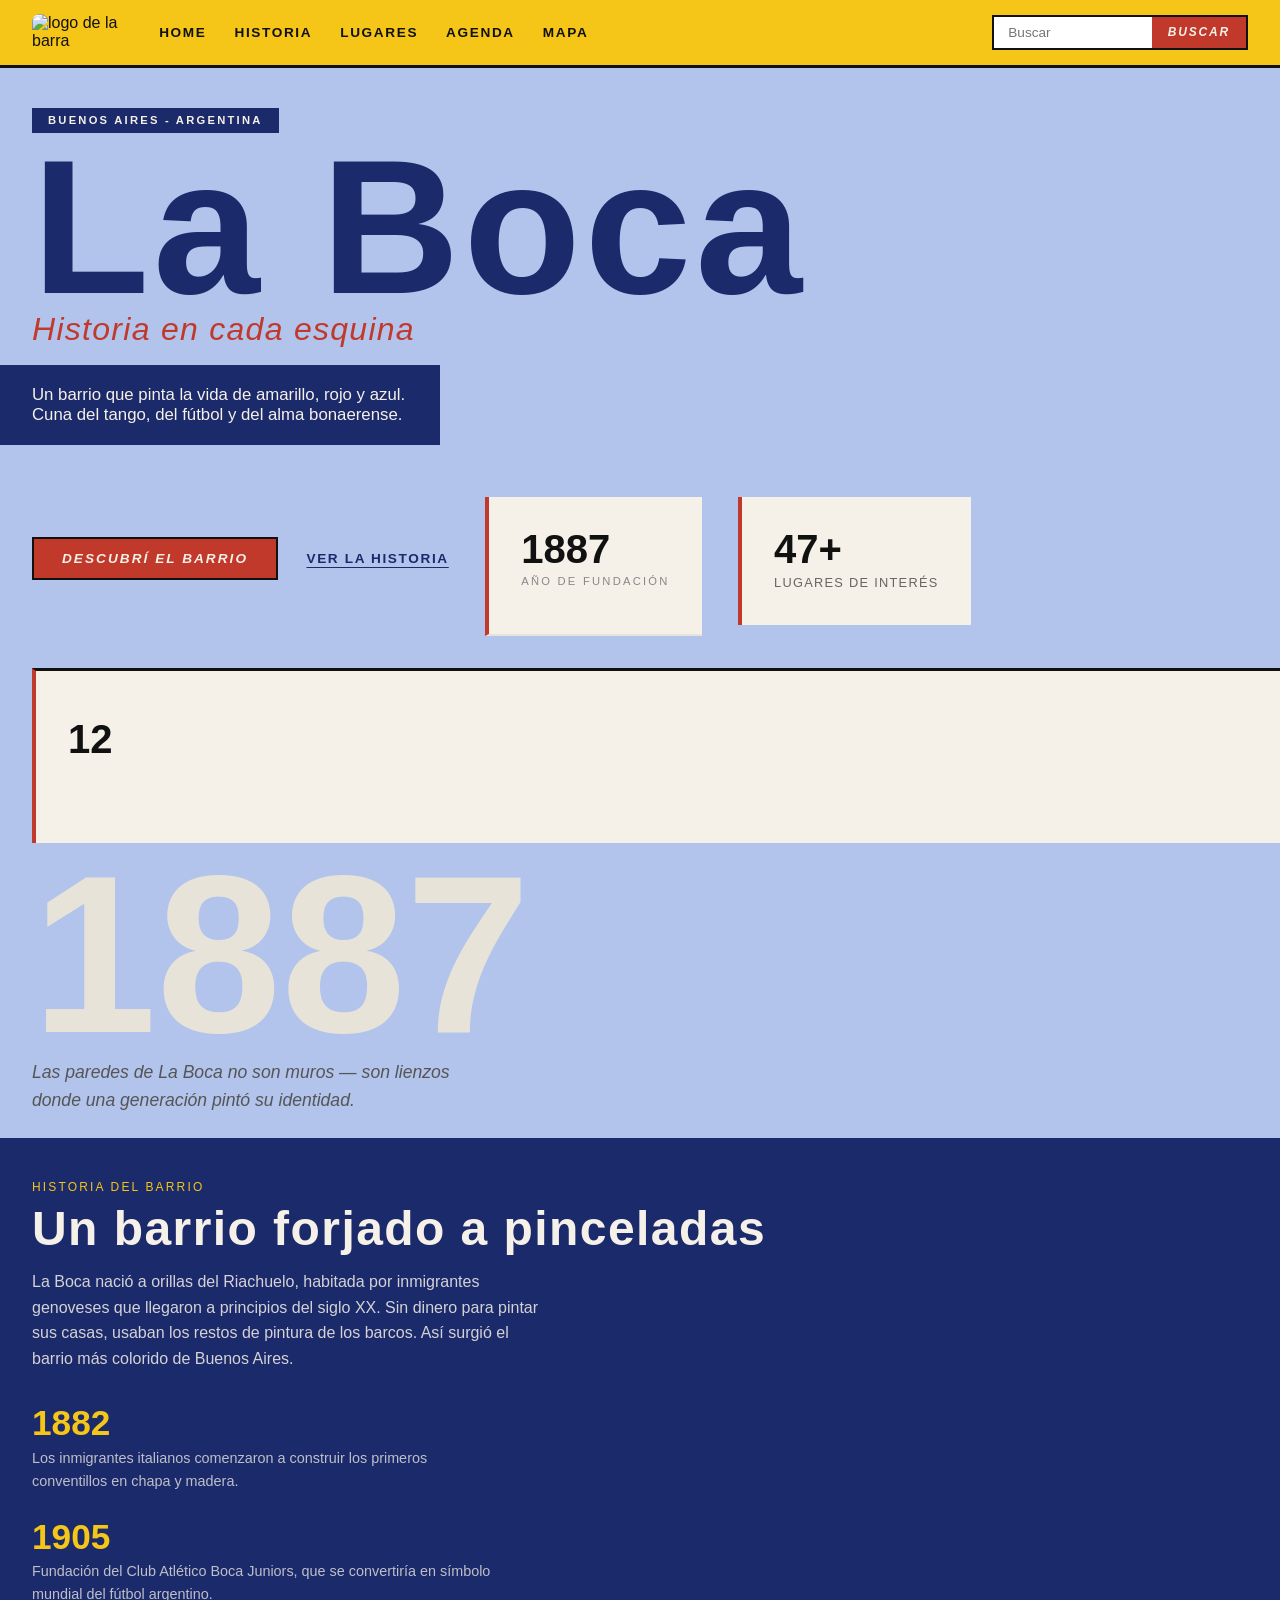
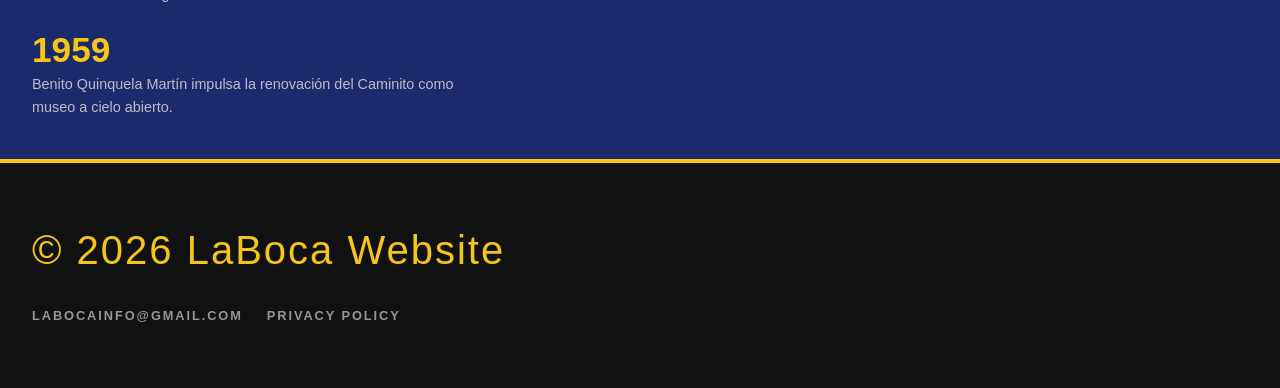
==== index.html @ bc4c0df9 "Update index.html" ====
<!DOCTYPE html> 
<html lang="es">
<head>
    <meta charset="UTF-8">
    <title>La Boca</title>
    <link rel="stylesheet" href="estilos.css"> 
</head>
<body>
    <header>
        <img src="imgs/logo.png" alt="logo de la barra">
        <nav id="principal">
            <ul>
                <li><a href="index.html">Home</a></li>
                <li><a href="historia.html">Historia</a></li>
                <li><a href="lugares.html">Lugares</a></li>
                <li><a href="agenda.html">Agenda</a></li>
                <li><a href="mapa.html">Mapa</a></li>
            </ul>
            <search>
                <input placeholder="Buscar">
                <button>Buscar</button>
            </search>
        </nav>
    </header>

    <main>
        <h6>Buenos Aires - Argentina</h6>
        <h1>La Boca</h1>
        <h2>Historia en cada esquina</h2>
        <h4>Un barrio que pinta la vida de amarillo, rojo y azul. Cuna del tango, del fútbol y del alma bonaerense.</h4>

        <button>Descubrí el barrio</button>
        <a id="probandoHistoria" href="historia.html">Ver la historia</a>

        <section>
            <h4>1887</h4>
            <p>Año de fundación</p>
        </section> 
        <section>
            <h4>47+</h4>
            <p>Lugares de interés</p>
        </section> 
        <section>
            <h4>12</h4>
            <p>Museos y galerías</p>
        </section> 

        <h3>1887</h3>
        <p>Las paredes de La Boca no son muros — son lienzos donde una generación pintó su identidad.</p>

        <article>
            <p>Historia del barrio</p>
            <h2>Un barrio forjado a pinceladas</h2>
            <p>La Boca nació a orillas del Riachuelo, habitada por inmigrantes genoveses que llegaron a principios del siglo XX. Sin dinero para pintar sus casas, usaban los restos de pintura de los barcos. Así surgió el barrio más colorido de Buenos Aires.</p>
            <h5>1882</h5>
            <p>Los inmigrantes italianos comenzaron a construir los primeros conventillos en chapa y madera.</p>
            <h5>1905</h5>
            <p>Fundación del Club Atlético Boca Juniors, que se convertiría en símbolo mundial del fútbol argentino.</p>
            <h5>1959</h5>
            <p>Benito Quinquela Martín impulsa la renovación del Caminito como museo a cielo abierto.</p>
        </article>
    </main>

    <footer>
        <p>© 2026 LaBoca Website</p>
        <ul>
            <li><a href="mailto:labocainfo@gmail.com">labocainfo@gmail.com</a></li>
            <li><a href="/privacy">Privacy Policy</a></li>
        </ul>
    </footer>
</body>
</html>
---- estilos.css ----
@import url('https://fonts.googleapis.com/css2?family=Google+Sans:ital,opsz,wght@0,17..18,400..700;1,17..18,400..700&display=swap');


p{
    font-family:"Google Sans",sans-serif ;
    font-weight: 400;
}
button{
    font-family:"Google Sans",sans-serif ;
    font-weight: 700;
    font-style: italic;


}
/* =============================================
   BARRIO LA BOCA — estilos.css
   Paleta: Amarillo #F5C518 · Rojo #C0392B · Azul marino #1B2A6B · Crema #F5F0E8
   ============================================= */

@import url('https://fonts.googleapis.com/css2?family=Bebas+Neue&family=Barlow+Condensed:ital,wght@0,400;0,600;0,700;1,400;1,700&family=Barlow:wght@400;500;600&display=swap');

/* ── VARIABLES ── */
:root {
  --amarillo: #F5C518;
  --rojo:     #C0392B;
  --azul:     #1B2A6B;
  --crema:    #F5F0E8;
  --negro:    #111111;
  --gris:     #E8E3D8;

  --font-display: 'Bebas Neue', sans-serif;
  --font-cond:    'Barlow Condensed', sans-serif;
  --font-body:    'Barlow', sans-serif;
}

/* ── RESET & BASE ── */
*, *::before, *::after { box-sizing: border-box; margin: 0; padding: 0; }

html { scroll-behavior: smooth; }

body {
  font-family: var(--font-body);
  background-color: var(--crema);
  color: var(--negro);
  overflow-x: hidden;
}
@media (min-width: 700px) {
	body {
		background-color: rgb(223, 236, 156);
}
}
@media (min-width: 1200px) {
	body {
		background-color: rgb(178, 196, 236);
}
}




img { display: block; max-width: 100%; }
a   { text-decoration: none; color: inherit; }
ul  { list-style: none; }

/* ── TIPOGRAFÍA GLOBAL ── */
h1 {
  font-family: var(--font-display);
  font-size: clamp(4rem, 18vw, 12rem);
  line-height: 0.9;
  letter-spacing: 0.02em;
  color: var(--azul);
}

h2 {
  font-family: var(--font-display);
  font-size: clamp(2rem, 6vw, 4.5rem);
  letter-spacing: 0.03em;
  color: var(--rojo);
  line-height: 1;
}

h3 {
  font-family: var(--font-cond);
  font-size: clamp(1.4rem, 4vw, 2.2rem);
  font-weight: 700;
  letter-spacing: 0.06em;
  text-transform: uppercase;
  color: var(--azul);
}

h4 {
  font-family: var(--font-cond);
  font-size: clamp(1rem, 2.5vw, 1.4rem);
  font-weight: 600;
  letter-spacing: 0.08em;
  text-transform: uppercase;
  color: var(--rojo);
}

h5 {
  font-family: var(--font-cond);
  font-size: 1rem;
  font-weight: 700;
  letter-spacing: 0.1em;
  text-transform: uppercase;
  color: var(--azul);
}

h6 {
  font-family: var(--font-body);
  font-size: 0.75rem;
  font-weight: 600;
  letter-spacing: 0.2em;
  text-transform: uppercase;
  color: var(--rojo);
}

p {
  font-family: var(--font-body);
  font-size: 1rem;
  line-height: 1.6;
  color: var(--negro);
}

/* ── BOTONES ── */
button {
  font-family: var(--font-cond);
  font-weight: 700;
  font-size: 0.85rem;
  letter-spacing: 0.15em;
  text-transform: uppercase;
  cursor: pointer;
  border: 2px solid var(--negro);
  background: var(--rojo);
  color: var(--crema);
  padding: 0.75rem 1.75rem;
  transition: background 0.2s, color 0.2s, transform 0.15s;
}

button:hover {
  background: var(--negro);
  color: var(--amarillo);
  transform: translateY(-2px);
}

button p { color: inherit; font: inherit; margin: 0; }

/* ── NAV ── */
header, nav {
  background: var(--amarillo);
  display: flex;
  align-items: center;
  justify-content: space-between;
  padding: 0.9rem 2rem;
  position: sticky;
  top: 0;
  z-index: 100;
  border-bottom: 3px solid var(--negro);
}

/* Cuando nav está dentro de header (lugares.html) */
header nav {
  background: transparent;
  border-bottom: none;
  padding: 0;
  position: static;
  width: 100%;
}

nav img { height: 40px; width: auto; }

nav ul {
  display: flex;
  gap: 0.25rem;
}

nav ul li a {
  font-family: var(--font-cond);
  font-weight: 700;
  font-size: 0.85rem;
  letter-spacing: 0.12em;
  text-transform: uppercase;
  color: var(--negro);
  padding: 0.4rem 0.75rem;
  transition: background 0.2s, color 0.2s;
}

nav ul li a:hover {
  background: var(--negro);
  color: var(--amarillo);
}

search {
  display: flex;
  gap: 0;
}

search input {
  font-family: var(--font-body);
  font-size: 0.85rem;
  padding: 0.5rem 0.9rem;
  border: 2px solid var(--negro);
  border-right: none;
  background: white;
  outline: none;
  width: 160px;
}

search button {
  border-left: none;
  padding: 0.5rem 1rem;
  font-size: 0.75rem;
}

/* ── INDEX — HERO ── */
body > header + main {
  /* hero section on index */
}

/* Sección hero index */
main > h6:first-child {
  display: inline-block;
  background: var(--azul);
  color: var(--crema);
  font-size: 0.7rem;
  letter-spacing: 0.2em;
  text-transform: uppercase;
  padding: 0.4rem 1rem;
  margin: 2.5rem 2rem 0;
}

/* H1 hero */
main > h1 {
  padding: 0.5rem 2rem 0;
  color: var(--azul);
}

/* H2 subtítulo hero */
main > h2 {
  font-family: var(--font-cond);
  font-size: clamp(1.2rem, 4vw, 2rem);
  font-style: italic;
  font-weight: 400;
  color: var(--rojo);
  padding: 0 2rem;
  letter-spacing: 0.04em;
  text-transform: none;
}

/* H4 descripción hero */
main > h4 {
  font-family: var(--font-body);
  font-weight: 400;
  font-size: 1.05rem;
  text-transform: none;
  letter-spacing: 0;
  color: var(--crema);
  max-width: 440px;
  padding: 1.25rem 2rem;
  background: var(--azul);
  margin: 1.25rem 0;
}

/* Botón CTA + link historia */
main > button {
  margin-left: 2rem;
  background: var(--rojo);
  color: var(--crema);
}

#probandoHistoria {
  display: inline-block;
  font-family: var(--font-cond);
  font-weight: 700;
  font-size: 0.85rem;
  letter-spacing: 0.12em;
  text-transform: uppercase;
  color: var(--azul);
  margin-left: 1.5rem;
  cursor: pointer;
  text-decoration: underline;
  text-underline-offset: 4px;
}

/* ── STATS ── */
main > section {
  display: inline-flex;
  flex-direction: column;
  align-items: flex-start;
  padding: 1.25rem 1.5rem;
  margin: 2rem 0 0 2rem;
  border-left: 4px solid var(--rojo);
}

main > section h4 {
  font-family: var(--font-display);
  font-size: 2.5rem;
  color: var(--negro);
  letter-spacing: 0;
  text-transform: none;
  line-height: 1;
}

main > section p {
  font-size: 0.8rem;
  letter-spacing: 0.1em;
  text-transform: uppercase;
  color: #666;
  margin-top: 0.2rem;
}

/* ── HISTORIA SECTION ── */
main > h3 {
  font-family: var(--font-display);
  font-size: clamp(5rem, 20vw, 14rem);
  color: var(--gris);
  letter-spacing: 0;
  padding: 1rem 2rem 0;
  line-height: 0.85;
  user-select: none;
}

main > p {
  font-family: var(--font-cond);
  font-style: italic;
  font-size: 1.1rem;
  color: #555;
  padding: 0.5rem 2rem 1.5rem;
  max-width: 500px;
}

main > article {
  background: var(--azul);
  color: var(--crema);
  padding: 2.5rem 2rem;
  margin: 0;
}

main > article > p:first-child {
  font-family: var(--font-cond);
  font-size: 0.75rem;
  letter-spacing: 0.18em;
  text-transform: uppercase;
  color: var(--amarillo);
  margin-bottom: 0.5rem;
}

main > article h2 {
  color: var(--crema);
  font-size: clamp(1.8rem, 5vw, 3rem);
  margin-bottom: 1rem;
}

main > article > p:nth-child(3) {
  color: rgba(245,240,232,0.85);
  max-width: 520px;
  margin-bottom: 2rem;
}

main > article h5 {
  font-family: var(--font-display);
  font-size: 2.2rem;
  color: var(--amarillo);
  letter-spacing: 0;
  margin-top: 1.5rem;
  margin-bottom: 0.2rem;
  text-transform: none;
}

main > article p:not(:first-child):not(:nth-child(3)) {
  color: rgba(245,240,232,0.75);
  font-size: 0.9rem;
  padding-left: 0;
  max-width: 460px;
}

/* ── FOOTER ── */
footer {
  background: var(--negro);
  color: var(--crema);
  padding: 3rem 2rem 2rem;
  border-top: 4px solid var(--amarillo);
}

footer > p:first-child {
  font-family: var(--font-display);
  font-size: 2.5rem;
  color: var(--amarillo);
  letter-spacing: 0.05em;
  margin-bottom: 1.5rem;
}

footer ul {
  display: flex;
  flex-wrap: wrap;
  gap: 0.25rem 1.5rem;
  margin-bottom: 2rem;
}

footer ul li a {
  font-family: var(--font-cond);
  font-size: 0.8rem;
  font-weight: 600;
  letter-spacing: 0.15em;
  text-transform: uppercase;
  color: rgba(245,240,232,0.6);
  transition: color 0.2s;
}

footer ul li a:hover { color: var(--amarillo); }

footer p {
  font-size: 0.75rem;
  color: rgba(245,240,232,0.4);
  letter-spacing: 0.08em;
  margin-top: 0.4rem;
}

/* ── AGENDA — HERO ── */
/* nav ya cubre el header de agenda.html */

body > nav + header {
  background: var(--rojo);
  padding: 4rem 2rem 3rem;
  border-bottom: 4px solid var(--negro);
}

body > nav + header h1 {
  color: var(--crema);
  font-size: clamp(2.8rem, 10vw, 7rem);
  line-height: 0.9;
}

body > nav + header h5 {
  font-family: var(--font-body);
  font-weight: 400;
  font-size: 1rem;
  text-transform: none;
  letter-spacing: 0;
  color: rgba(245,240,232,0.8);
  max-width: 420px;
  margin-top: 1rem;
}

/* ── AGENDA — FILTROS ── */
main > section:first-of-type {
  padding: 2rem;
  background: var(--crema);
  border-bottom: 2px solid var(--gris);
}

main > section:first-of-type > p {
  font-family: var(--font-cond);
  font-size: 0.7rem;
  letter-spacing: 0.2em;
  text-transform: uppercase;
  color: #888;
  margin-bottom: 0.75rem;
}

main > section:first-of-type > div {
  display: flex;
  flex-wrap: wrap;
  gap: 0.5rem;
}

main > section:first-of-type button {
  background: transparent;
  color: var(--negro);
  border: 2px solid var(--negro);
  padding: 0.5rem 1.1rem;
  font-size: 0.75rem;
}

main > section:first-of-type button:hover,
main > section:first-of-type button:first-child {
  background: var(--negro);
  color: var(--amarillo);
}

/* ── AGENDA — EVENTO DESTACADO ── */
main > section:nth-of-type(2) {
  padding: 2rem;
}

main > section:nth-of-type(2) article {
  background: var(--azul);
  color: var(--crema);
  padding: 2rem;
  position: relative;
  overflow: hidden;
}

main > section:nth-of-type(2) article::before {
  content: '';
  position: absolute;
  top: 0; left: 0; right: 0;
  height: 4px;
  background: var(--amarillo);
}

main > section:nth-of-type(2) article h2 {
  color: var(--crema);
  font-size: clamp(1.6rem, 5vw, 3rem);
  margin-bottom: 0.25rem;
}

main > section:nth-of-type(2) article h4 {
  color: var(--amarillo);
  font-size: 0.75rem;
  letter-spacing: 0.2em;
  margin-bottom: 0.75rem;
}

main > section:nth-of-type(2) article h3 {
  color: rgba(245,240,232,0.5);
  font-size: 0.85rem;
  font-weight: 400;
  margin-bottom: 1rem;
}

main > section:nth-of-type(2) article p {
  color: rgba(245,240,232,0.85);
  font-size: 0.95rem;
  max-width: 500px;
}

main > section:nth-of-type(2) article h6 {
  display: inline-block;
  background: var(--rojo);
  color: var(--crema);
  font-size: 0.65rem;
  letter-spacing: 0.2em;
  padding: 0.3rem 0.8rem;
  margin-top: 1.5rem;
}

/* ── AGENDA — LISTA EVENTOS ── */
main > section:nth-of-type(3) {
  padding: 0 2rem 2rem;
  display: flex;
  flex-direction: column;
  gap: 0;
}

main > section:nth-of-type(3) article {
  display: grid;
  grid-template-columns: 64px 1fr;
  gap: 0 1.25rem;
  padding: 1.25rem 0;
  border-bottom: 1px solid var(--gris);
  align-items: start;
}

/* Columna fecha */
main > section:nth-of-type(3) article h5 {
  font-family: var(--font-display);
  font-size: 1.6rem;
  background: var(--azul);
  color: var(--crema);
  width: 64px;
  height: 64px;
  display: flex;
  flex-direction: column;
  align-items: center;
  justify-content: center;
  line-height: 1;
  letter-spacing: 0;
  text-transform: none;
  text-align: center;
  padding: 0;
  flex-shrink: 0;
}

main > section:nth-of-type(3) article h3 {
  font-size: 1rem;
  color: var(--negro);
  margin-bottom: 0.15rem;
}

main > section:nth-of-type(3) article h4 {
  font-size: 0.65rem;
  color: var(--rojo);
  margin-bottom: 0.3rem;
  letter-spacing: 0.18em;
}

main > section:nth-of-type(3) article p {
  font-size: 0.85rem;
  color: #555;
  display: -webkit-box;
  -webkit-line-clamp: 2;
  -webkit-box-orient: vertical;
  overflow: hidden;
}

/* ── AGENDA — NEWSLETTER ── */
main > section:last-of-type {
  background: var(--rojo);
  padding: 3rem 2rem;
  display: flex;
  flex-direction: column;
  gap: 0.75rem;
  border-top: 3px solid var(--negro);
}

main > section:last-of-type h2 {
  color: var(--amarillo);
  font-size: clamp(1.5rem, 5vw, 2.5rem);
}

main > section:last-of-type p {
  color: rgba(245,240,232,0.8);
  max-width: 400px;
}

main > section:last-of-type input {
  font-family: var(--font-body);
  font-size: 0.95rem;
  padding: 0.85rem 1rem;
  border: 2px solid var(--crema);
  background: transparent;
  color: var(--crema);
  outline: none;
  max-width: 320px;
}

main > section:last-of-type input::placeholder { color: rgba(245,240,232,0.5); }

main > section:last-of-type button {
  background: var(--negro);
  color: var(--amarillo);
  border-color: var(--negro);
  width: fit-content;
}

main > section:last-of-type button:hover {
  background: var(--amarillo);
  color: var(--negro);
}

/* ── LUGARES — HERO ── */
body > header + main > section:first-child {
  background: var(--crema);
  padding: 3rem 2rem 2rem;
  border-bottom: 3px solid var(--negro);
}

body > header + main > section:first-child h1 {
  color: var(--negro);
  margin-bottom: 0.75rem;
}

body > header + main > section:first-child p {
  color: #555;
  max-width: 480px;
  margin-bottom: 1.5rem;
}

body > header + main > section:first-child ul {
  display: flex;
  gap: 0;
}

body > header + main > section:first-child ul li {
  display: flex;
  flex-direction: column;
  padding: 1rem 2rem 1rem 0;
  margin-right: 2rem;
  border-right: 2px solid var(--gris);
}

body > header + main > section:first-child ul li:last-child { border-right: none; }

body > header + main > section:first-child ul li h4 {
  font-family: var(--font-display);
  font-size: 2.2rem;
  color: var(--rojo);
  text-transform: none;
  letter-spacing: 0;
  line-height: 1;
}

/* ── LUGARES — FILTROS ── */
body > header + main > section:nth-child(2) {
  padding: 1.5rem 2rem;
  background: var(--amarillo);
  border-bottom: 3px solid var(--negro);
  display: flex;
  flex-wrap: wrap;
  gap: 0.5rem;
  align-items: center;
}

body > header + main > section:nth-child(2) > p {
  font-family: var(--font-cond);
  font-size: 0.7rem;
  letter-spacing: 0.18em;
  text-transform: uppercase;
  color: var(--negro);
  margin-right: 0.5rem;
  font-weight: 700;
}

body > header + main > section:nth-child(2) button {
  background: transparent;
  border: 2px solid var(--negro);
  color: var(--negro);
  padding: 0.45rem 1rem;
  font-size: 0.75rem;
}

body > header + main > section:nth-child(2) button:hover,
body > header + main > section:nth-child(2) button[data-cat="todo"] {
  background: var(--negro);
  color: var(--amarillo);
}

/* ── LUGARES — GRID CARDS ── */
#lugares {
  display: grid;
  grid-template-columns: repeat(auto-fill, minmax(300px, 1fr));
  gap: 0;
  padding: 2rem;
  gap: 1.5rem;
}

#lugares article {
  background: white;
  border: 2px solid var(--negro);
  overflow: hidden;
  transition: transform 0.2s, box-shadow 0.2s;
}

#lugares article:hover {
  transform: translateY(-4px);
  box-shadow: 6px 6px 0 var(--negro);
}

#lugares article img {
  width: 100%;
  height: 200px;
  object-fit: cover;
  display: block;
}

#lugares article > p:first-of-type {
  font-family: var(--font-cond);
  font-size: 0.65rem;
  letter-spacing: 0.2em;
  text-transform: uppercase;
  color: var(--rojo);
  padding: 1rem 1.25rem 0.2rem;
}

#lugares article h2 {
  font-size: clamp(1.2rem, 3vw, 1.6rem);
  padding: 0 1.25rem 0.4rem;
  color: var(--negro);
}

#lugares article > p:nth-of-type(2) {
  font-size: 0.88rem;
  color: #555;
  padding: 0 1.25rem 1rem;
}

#lugares article details {
  border-top: 1px solid var(--gris);
}

#lugares article details > p:first-child {
  font-family: var(--font-cond);
  font-weight: 700;
  font-size: 0.75rem;
  letter-spacing: 0.12em;
  text-transform: uppercase;
  background: var(--azul);
  color: var(--crema);
  padding: 0.6rem 1.25rem;
  cursor: pointer;
  list-style: none;
}

#lugares article details > p:first-child:hover {
  background: var(--negro);
}

#lugares article details > p:nth-child(2) {
  font-size: 0.85rem;
  color: #444;
  padding: 1rem 1.25rem 0.5rem;
  line-height: 1.6;
}

#lugares article details ul {
  padding: 0.5rem 1.25rem 1rem;
  display: flex;
  flex-direction: column;
  gap: 0.3rem;
}

#lugares article details ul li {
  font-size: 0.8rem;
  color: #555;
  padding-left: 0.75rem;
  border-left: 2px solid var(--amarillo);
}

/* ── LUGARES — MAPA CTA ── */
body > header + main > section:last-child {
  background: var(--azul);
  padding: 3rem 2rem;
  border-top: 3px solid var(--negro);
}

body > header + main > section:last-child h2 {
  color: var(--crema);
  font-size: clamp(1.4rem, 4vw, 2.2rem);
  margin-bottom: 0.5rem;
}

body > header + main > section:last-child p {
  color: rgba(245,240,232,0.7);
  margin-bottom: 1.5rem;
  max-width: 460px;
}

body > header + main > section:last-child iframe {
  border: 3px solid var(--amarillo) !important;
  width: 100%;
  max-width: 600px;
  height: 320px;
}

/* ── TICKER / marquee ── */
.ticker {
  background: var(--negro);
  color: var(--amarillo);
  font-family: var(--font-cond);
  font-size: 0.75rem;
  letter-spacing: 0.18em;
  text-transform: uppercase;
  padding: 0.5rem 0;
  overflow: hidden;
  white-space: nowrap;
  border-top: 2px solid var(--amarillo);
  border-bottom: 2px solid var(--amarillo);
}

/* ── RESPONSIVE MOBILE ── */
@media (max-width: 640px) {
  header, nav {
    flex-wrap: wrap;
    gap: 0.75rem;
    padding: 0.75rem 1rem;
  }

  nav ul {
    flex-wrap: wrap;
    gap: 0.1rem;
  }

  nav ul li a {
    font-size: 0.75rem;
    padding: 0.35rem 0.5rem;
  }

  search { width: 100%; }
  search input { flex: 1; width: auto; }

  h1 { font-size: clamp(3rem, 14vw, 5rem); }

  main > h4 { margin: 0; }

  main > button { margin: 1rem 1rem 0; }
  #probandoHistoria { margin-left: 1rem; }

  main > section { margin-left: 1rem; }

  #lugares { grid-template-columns: 1fr; padding: 1rem; }

  body > header + main > section:first-child ul {
    flex-direction: column;
    gap: 0.5rem;
  }

  body > header + main > section:first-child ul li {
    border-right: none;
    border-bottom: 1px solid var(--gris);
    padding-bottom: 0.5rem;
    margin-right: 0;
  }

  main > section:nth-of-type(3) article {
    grid-template-columns: 54px 1fr;
  }
}


/* =============================================
   EJERCICIO — 5 CONSIGNAS
   ============================================= */

/* 1. DOS SELECTORES DE ETIQUETA — h3 y h5 dentro del article comparten font-family */
main > article h3,
main > article h5 {
  font-family: var(--font-display);
}

/* 2. SACAR LOS PUNTITOS de los ítems del nav */
nav ul li {
  list-style: none;
}

/* 3. REDONDEZ EN TODAS LAS IMÁGENES */
img {
  border-radius: 8px;
}

/* 4. MISMO COLOR DE FONDO A 3 SECCIONES */
main > section:first-of-type,
main > section:nth-of-type(2),
main > section:nth-of-type(3) {
  background-color: var(--crema);
}

/* 5. BORDE AL DIV DEL LOGO */
header > div {
  border: 2px solid var(--negro);
}
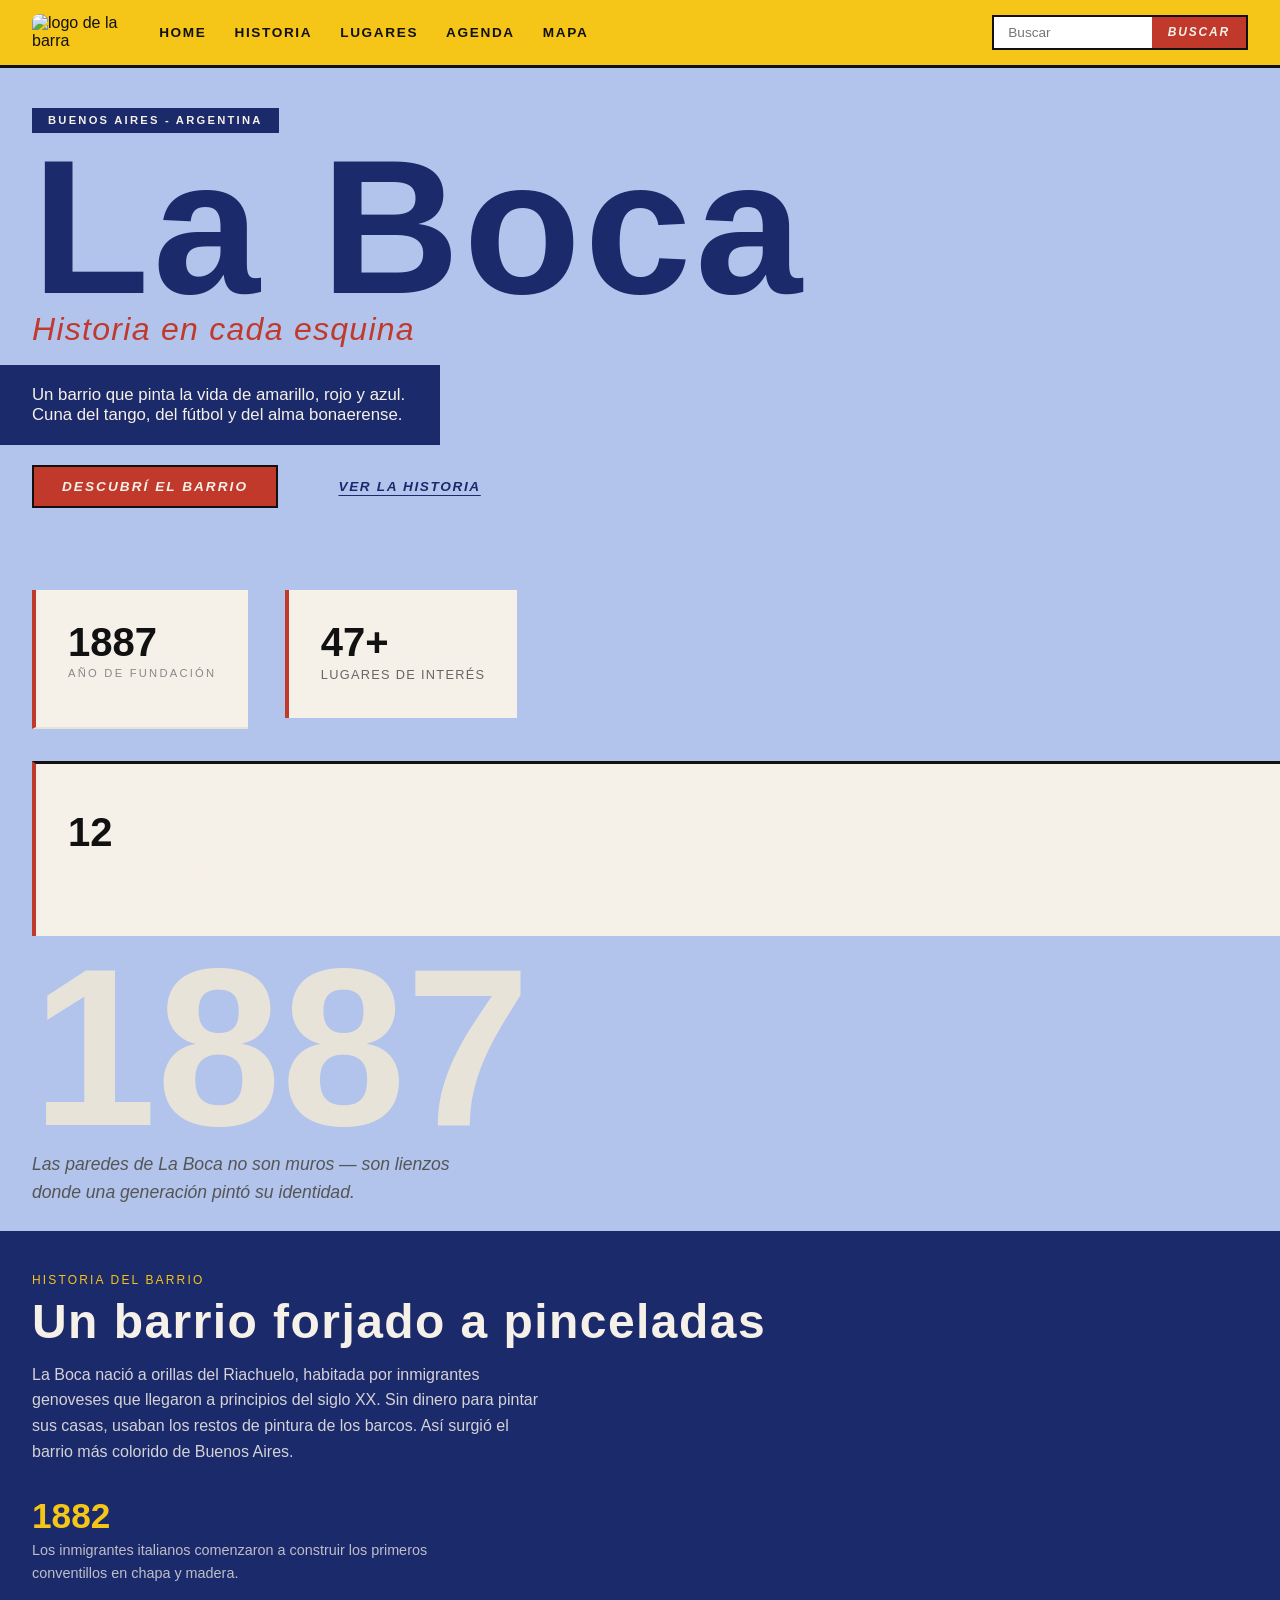
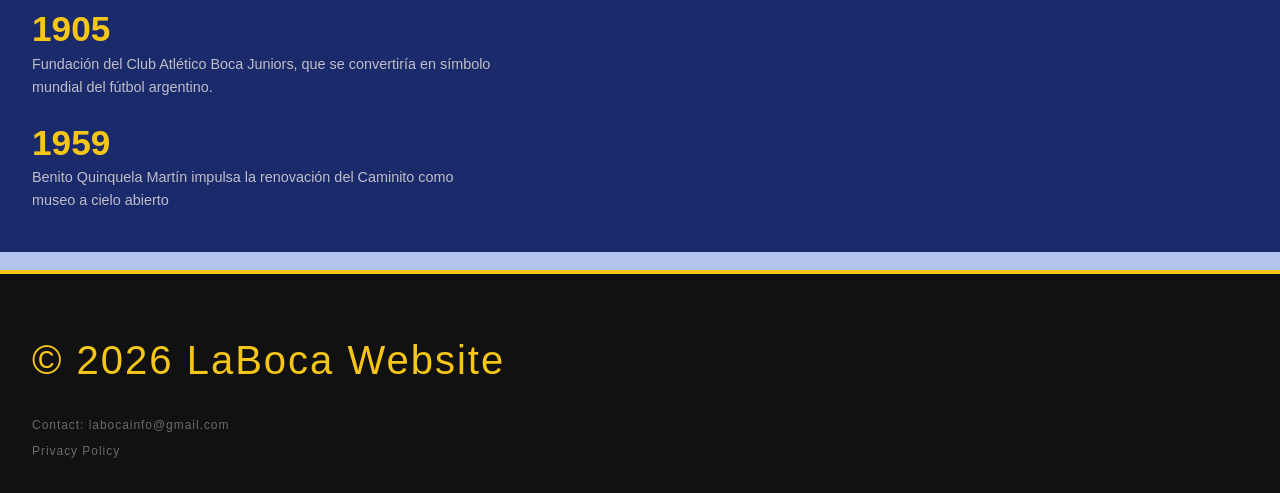
==== commit 93ea1bf6: "Update index.html" ====
--- a/index.html
+++ b/index.html
@@ -1,4 +1,5 @@
 <!DOCTYPE html> 
+
 <html lang="es">
 <head>
     <meta charset="UTF-8">
@@ -7,14 +8,15 @@
 </head>
 <body>
     <header>
-        <img src="imgs/logo.png" alt="logo de la barra">
+        <!-- barra de navegacion -->
+        <img src ="imgs/logo.png" alt="logo de la barra">
         <nav id="principal">
-            <ul>
-                <li><a href="index.html">Home</a></li>
-                <li><a href="historia.html">Historia</a></li>
-                <li><a href="lugares.html">Lugares</a></li>
-                <li><a href="agenda.html">Agenda</a></li>
-                <li><a href="mapa.html">Mapa</a></li>
+          <ul>
+    <li><a href="index.html">Home</a></li>
+    <li><a href="#">Historia</a></li>
+    <li><a href="lugares.html">Lugares</a></li>
+    <li><a href="agenda.html">Agenda</a></li>
+   <li><a href="#">Mapa</a></li>
             </ul>
             <search>
                 <input placeholder="Buscar">
@@ -22,16 +24,18 @@
             </search>
         </nav>
     </header>
-
     <main>
         <h6>Buenos Aires - Argentina</h6>
+    
         <h1>La Boca</h1>
         <h2>Historia en cada esquina</h2>
         <h4>Un barrio que pinta la vida de amarillo, rojo y azul. Cuna del tango, del fútbol y del alma bonaerense.</h4>
+    
+        <button><p>Descubrí el barrio</p></button> <p id="probandoHistoria">Ver la historia</p>
+        <br>
 
-        <button>Descubrí el barrio</button>
-        <a id="probandoHistoria" href="historia.html">Ver la historia</a>
-
+        <br>
+        <br>
         <section>
             <h4>1887</h4>
             <p>Año de fundación</p>
@@ -41,32 +45,33 @@
             <p>Lugares de interés</p>
         </section> 
         <section>
-            <h4>12</h4>
-            <p>Museos y galerías</p>
+            <h4>12</h4> <p>Museos y galerías</p>
         </section> 
 
         <h3>1887</h3>
         <p>Las paredes de La Boca no son muros — son lienzos donde una generación pintó su identidad.</p>
-
         <article>
             <p>Historia del barrio</p>
             <h2>Un barrio forjado a pinceladas</h2>
-            <p>La Boca nació a orillas del Riachuelo, habitada por inmigrantes genoveses que llegaron a principios del siglo XX. Sin dinero para pintar sus casas, usaban los restos de pintura de los barcos. Así surgió el barrio más colorido de Buenos Aires.</p>
+             <p>
+            La Boca nació a orillas del Riachuelo, habitada por inmigrantes genoveses que llegaron a principios del siglo XX.
+            Sin dinero para pintar sus casas, usaban los restos de pintura de los barcos.
+            Así surgió el barrio más colorido de Buenos Aires.
+            </p>
+
             <h5>1882</h5>
             <p>Los inmigrantes italianos comenzaron a construir los primeros conventillos en chapa y madera.</p>
             <h5>1905</h5>
             <p>Fundación del Club Atlético Boca Juniors, que se convertiría en símbolo mundial del fútbol argentino.</p>
             <h5>1959</h5>
-            <p>Benito Quinquela Martín impulsa la renovación del Caminito como museo a cielo abierto.</p>
+            <p>Benito Quinquela Martín impulsa la renovación del Caminito como museo a cielo abierto</p>
         </article>
     </main>
-
+    <br>
     <footer>
-        <p>© 2026 LaBoca Website</p>
-        <ul>
-            <li><a href="mailto:labocainfo@gmail.com">labocainfo@gmail.com</a></li>
-            <li><a href="/privacy">Privacy Policy</a></li>
-        </ul>
+        <p>&copy; 2026 LaBoca Website</p>
+        <p>Contact: labocainfo@gmail.com</p>
+        <p><a href="/privacy">Privacy Policy</a></p>
     </footer>
 </body>
 </html>
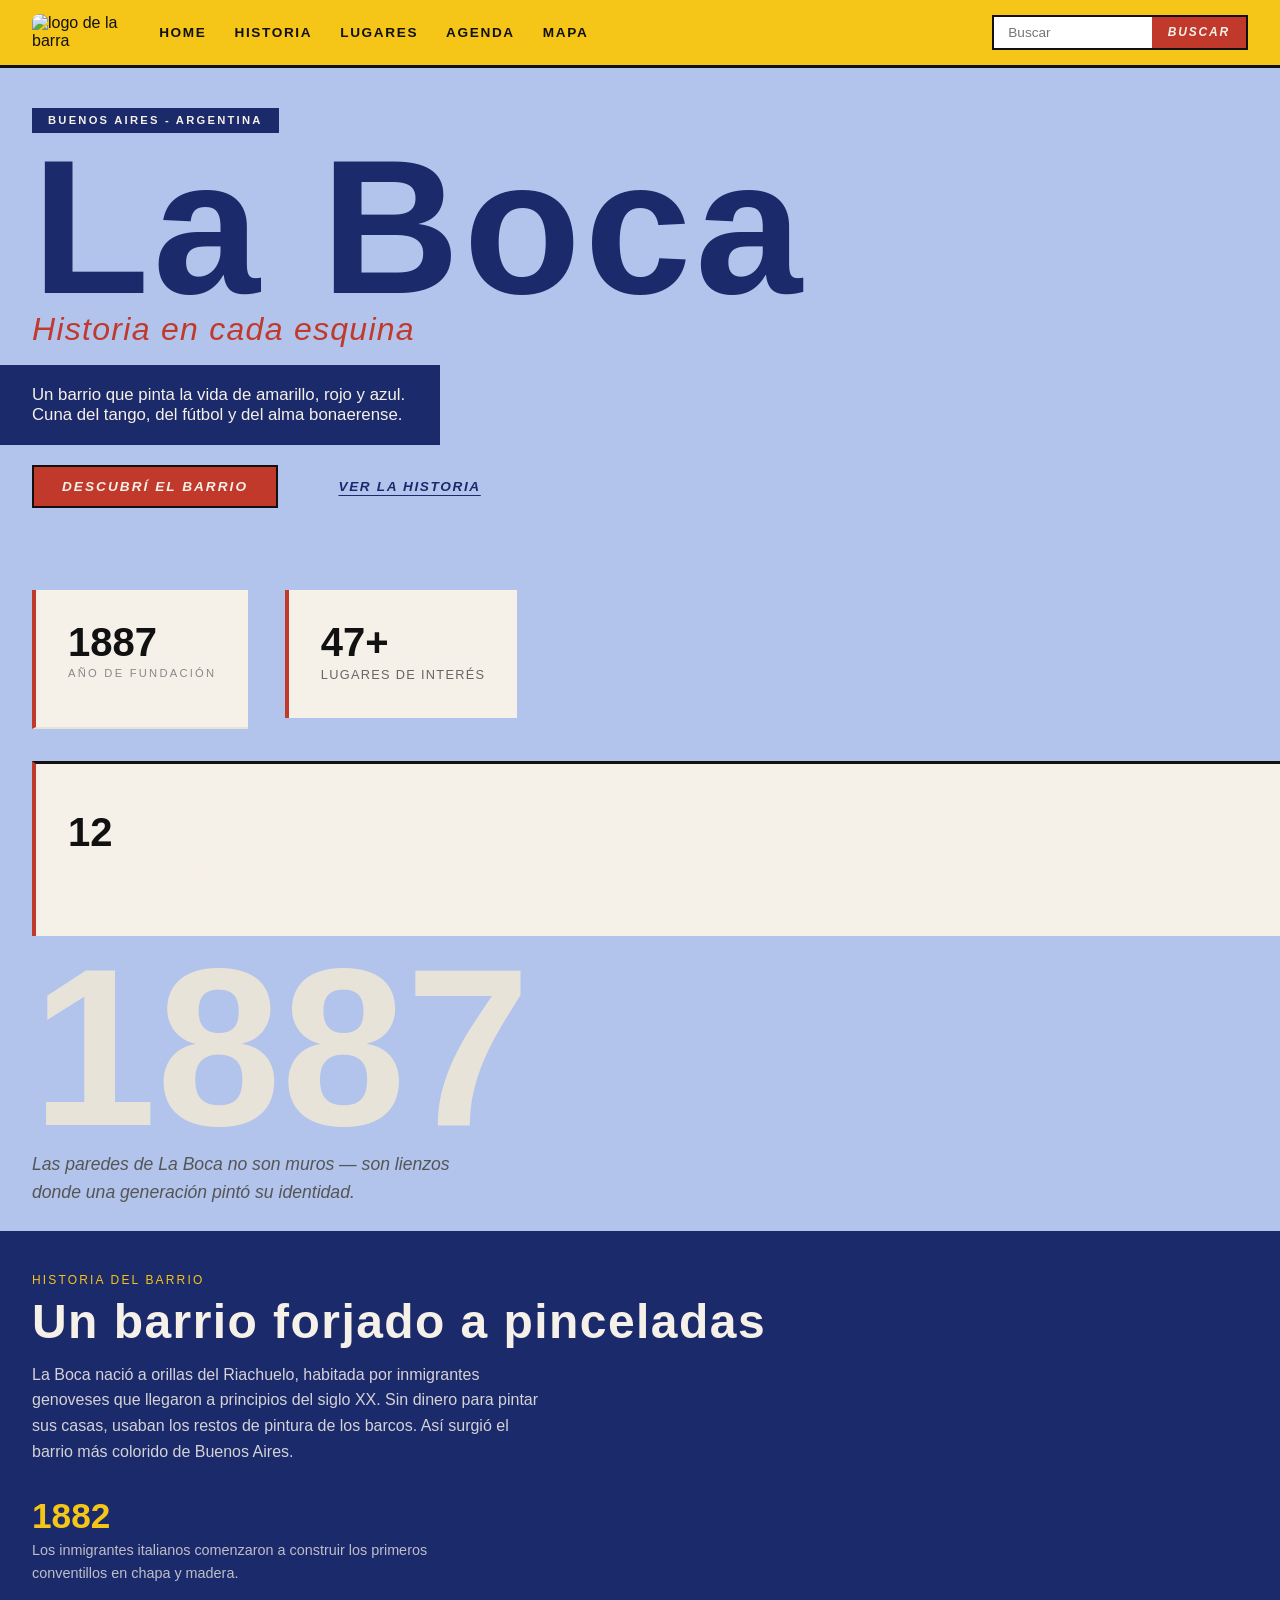
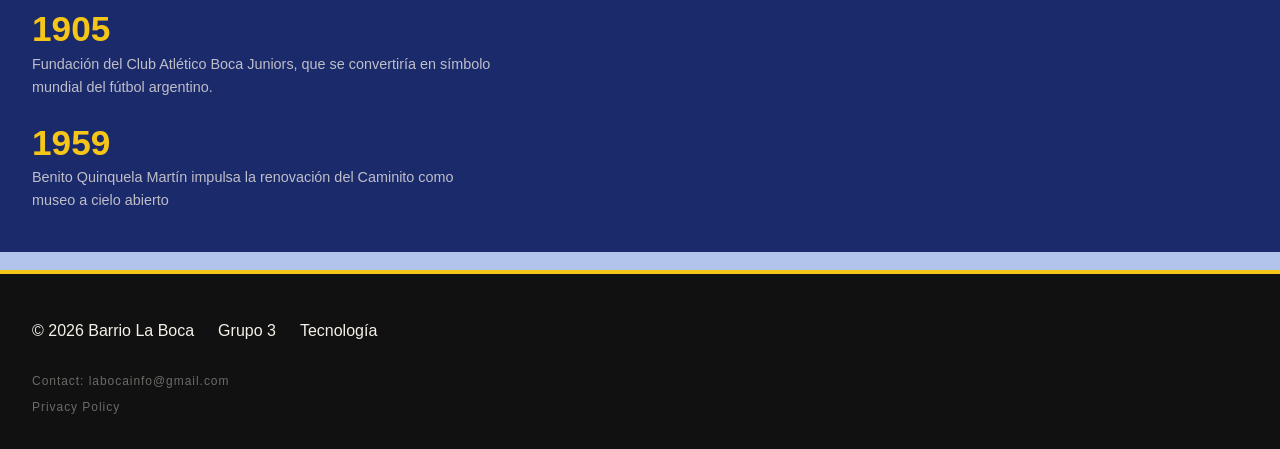
==== commit 27e7de3c: "Update index.html" ====
--- a/index.html
+++ b/index.html
@@ -11,12 +11,12 @@
         <!-- barra de navegacion -->
         <img src ="imgs/logo.png" alt="logo de la barra">
         <nav id="principal">
-          <ul>
-    <li><a href="index.html">Home</a></li>
-    <li><a href="#">Historia</a></li>
-    <li><a href="lugares.html">Lugares</a></li>
-    <li><a href="agenda.html">Agenda</a></li>
-   <li><a href="#">Mapa</a></li>
+            <ul>
+                <li><a href="index.html">Home</a></li>
+                <li><a href="historia.html">historia</a></li>
+                <li><a href="lugares.html">lugares</a></li>
+                <li><a href="agenda.html">agenda</a></li>
+                <li><a href="mapa.html">mapa</a></li>
             </ul>
             <search>
                 <input placeholder="Buscar">
@@ -69,7 +69,10 @@
     </main>
     <br>
     <footer>
-        <p>&copy; 2026 LaBoca Website</p>
+     <ul> <li>©️ 2026 Barrio La Boca</
+        
+    li> <li>Grupo 3</li> 
+         <li>Tecnología</li> </ul>
         <p>Contact: labocainfo@gmail.com</p>
         <p><a href="/privacy">Privacy Policy</a></p>
     </footer>
